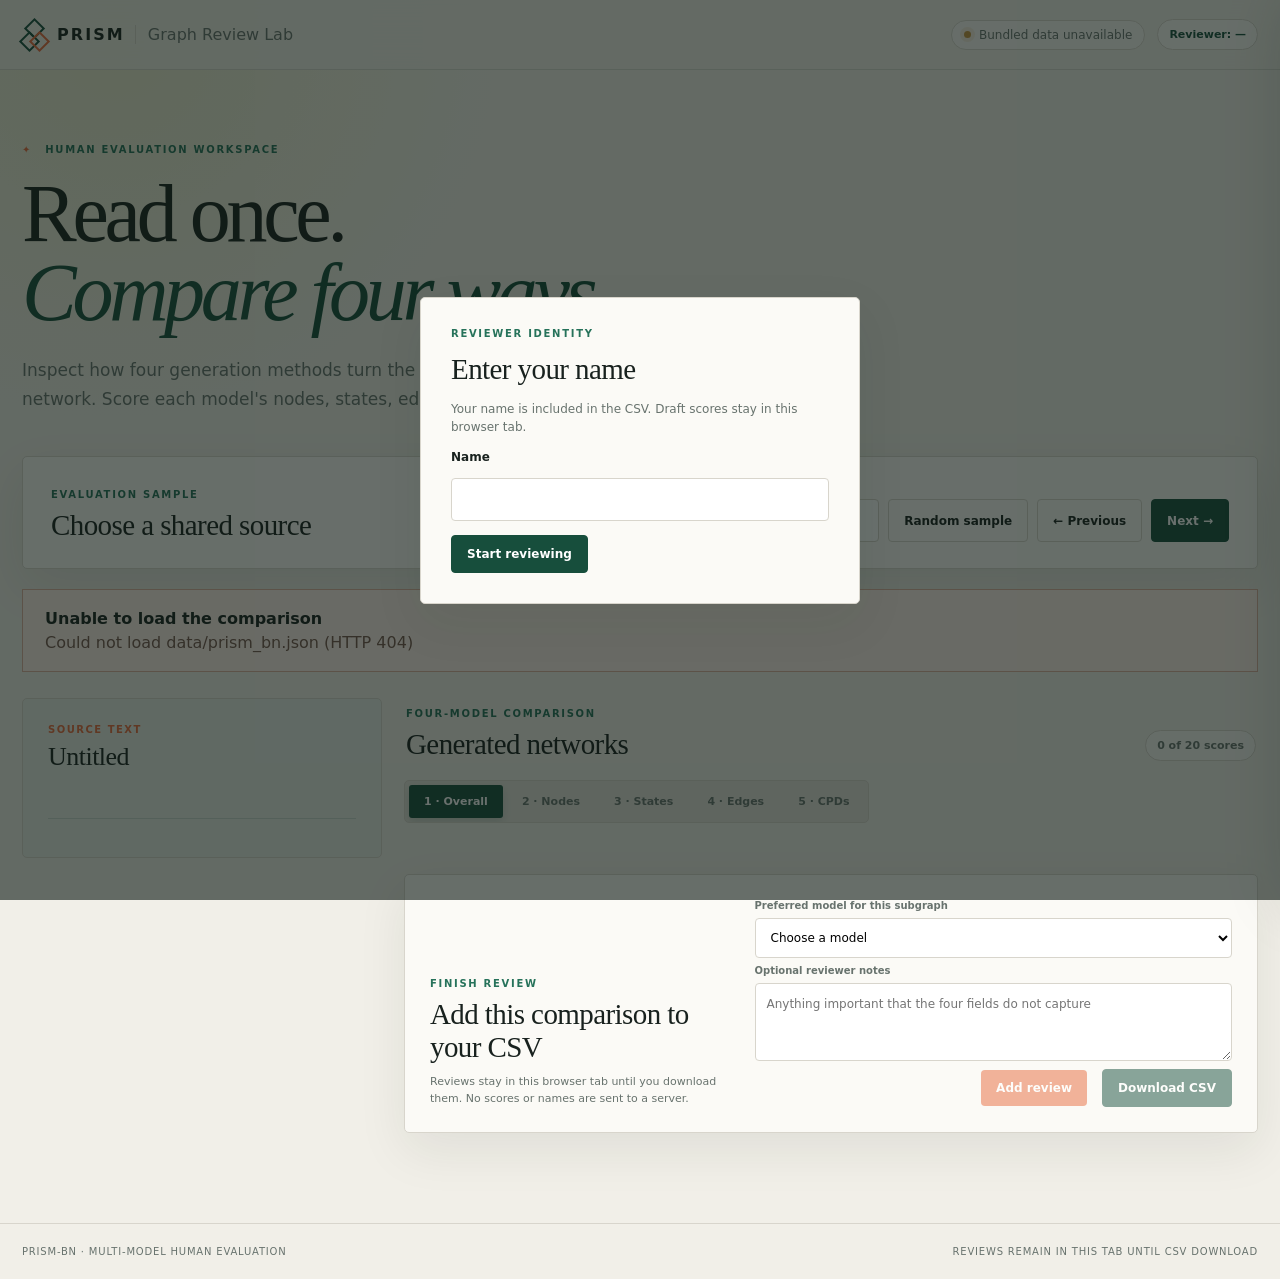
==== index.html @ 38709c6d "Add PRISM-BN subgraph review site" ====
<!doctype html>
<html lang="en">
<head>
  <meta charset="utf-8">
  <meta name="viewport" content="width=device-width, initial-scale=1">
  <meta name="description" content="Human evaluation workspace for comparing Bayesian networks generated by four models.">
  <title>PRISM · Graph Review Lab</title>
  <link rel="stylesheet" href="styles.css">
</head>
<body>
  <header class="topbar">
    <a class="brand" href="#" aria-label="PRISM Graph Review Lab home">
      <span class="brand-mark" aria-hidden="true"><i></i><i></i><i></i></span>
      <span>PRISM</span>
      <span class="brand-sub">Graph Review Lab</span>
    </a>
    <div class="model-pill">
      <span class="status-dot" id="status-dot"></span>
      <span id="model-status">Loading bundled JSON…</span>
    </div>
    <button class="reviewer-button" id="change-reviewer" type="button" aria-label="Change reviewer name">Reviewer: <span id="current-reviewer">—</span></button>
  </header>

  <main>
    <section class="hero">
      <div class="eyebrow"><span>✦</span> Human evaluation workspace</div>
      <h1>Read once.<br><em>Compare four ways.</em></h1>
      <p>Inspect how four generation methods turn the same source text into a Bayesian network. Score each model's nodes, states, edges, CPDs, and overall subgraph.</p>
    </section>

    <section class="picker" aria-labelledby="picker-title">
      <div>
        <span class="section-label">Evaluation sample</span>
        <h2 id="picker-title">Choose a shared source</h2>
      </div>
      <div class="sample-actions">
        <div class="search-wrap">
          <label class="sr-only" for="sample-search">Search by title, domain, or source ID</label>
          <input id="sample-search" type="search" placeholder="Search title, domain, or ID…" autocomplete="off">
          <div id="search-results" class="search-results" hidden></div>
        </div>
        <button class="secondary-button" id="random-button" type="button">Random sample</button>
        <button class="secondary-button" id="previous-button" type="button">← Previous</button>
        <button class="primary-button" id="next-button" type="button">Next →</button>
      </div>
    </section>

    <section class="error-card" id="error-card" hidden role="alert">
      <strong>Unable to load the comparison</strong>
      <p id="error-message"></p>
    </section>

    <section class="review-layout" id="review-layout" hidden>
      <aside class="source-panel" aria-labelledby="source-title">
        <div class="source-kicker">Source text</div>
        <h2 id="source-title">Untitled</h2>
        <div class="source-meta" id="source-meta"></div>
        <div class="source-text" id="source-text" tabindex="0"></div>
        <div class="source-foot">
          <span id="source-position"></span>
          <span id="char-count"></span>
        </div>
      </aside>

      <div class="comparison-workspace">
        <div class="workspace-head">
          <div>
            <span class="section-label">Four-model comparison</span>
            <h2 id="workspace-title">Generated networks</h2>
          </div>
          <div class="completion-pill" id="completion-pill">0 of 20 scores</div>
        </div>

        <nav class="compare-tabs" role="tablist" aria-label="Graph evaluation sections">
          <button class="compare-tab active" type="button" role="tab" aria-selected="true" data-tab="overview">1 · Overall</button>
          <button class="compare-tab" type="button" role="tab" aria-selected="false" data-tab="nodes">2 · Nodes</button>
          <button class="compare-tab" type="button" role="tab" aria-selected="false" data-tab="states">3 · States</button>
          <button class="compare-tab" type="button" role="tab" aria-selected="false" data-tab="edges">4 · Edges</button>
          <button class="compare-tab" type="button" role="tab" aria-selected="false" data-tab="cpds">5 · CPDs</button>
        </nav>

        <div id="tab-intro" class="tab-intro"></div>
        <div id="comparison-grid" class="comparison-grid" role="tabpanel"></div>

        <section class="save-panel" aria-labelledby="save-title">
          <div>
            <span class="section-label">Finish review</span>
            <h2 id="save-title">Add this comparison to your CSV</h2>
            <p>Reviews stay in this browser tab until you download them. No scores or names are sent to a server.</p>
          </div>
          <div class="save-controls">
            <label for="preferred-model">Preferred model for this subgraph</label>
            <select id="preferred-model" required>
              <option value="">Choose a model</option>
              <option value="no_preference">No preference / tie</option>
            </select>
            <label for="review-notes">Optional reviewer notes</label>
            <textarea id="review-notes" maxlength="4000" placeholder="Anything important that the four fields do not capture"></textarea>
            <div class="save-row">
              <span id="save-status" aria-live="polite"></span>
              <button id="save-review" class="save-button" type="button" disabled>Add review</button>
              <button id="download-csv" class="primary-button" type="button" disabled>Download CSV</button>
            </div>
          </div>
        </section>
      </div>
    </section>
  </main>

  <footer>
    <span>PRISM-BN · multi-model human evaluation</span>
    <span>Reviews remain in this tab until CSV download</span>
  </footer>

  <div class="name-overlay" id="name-overlay" hidden>
    <form class="name-dialog" id="name-form">
      <span class="section-label">Reviewer identity</span>
      <h2>Enter your name</h2>
      <p>Your name is included in the CSV. Draft scores stay in this browser tab.</p>
      <label for="reviewer-name">Name</label>
      <input id="reviewer-name" type="text" maxlength="100" autocomplete="name" required>
      <button class="primary-button" type="submit">Start reviewing</button>
    </form>
  </div>

  <aside class="drawer" id="node-drawer" aria-labelledby="drawer-title" aria-hidden="true">
    <button class="drawer-close" id="drawer-close" type="button" aria-label="Close node details">×</button>
    <div class="drawer-option" id="drawer-option">Model</div>
    <h2 id="drawer-title">Node details</h2>
    <div id="drawer-content"></div>
  </aside>
  <div class="scrim" id="scrim" hidden></div>

  <script src="app.js" defer></script>
</body>
</html>
---- styles.css ----
:root {
  --ink: #18211e;
  --muted: #68736e;
  --paper: #f1efe8;
  --surface: #fbfaf6;
  --line: #d8d5cc;
  --green: #174e3c;
  --green-2: #26725a;
  --lime: #cbdc63;
  --orange: #e76b3d;
  --blue: #537ea2;
  --violet: #796b9f;
  --shadow: 0 18px 50px rgba(23, 36, 31, .08);
}

* { box-sizing: border-box; }
html { scroll-behavior: smooth; }
body {
  margin: 0;
  color: var(--ink);
  background:
    radial-gradient(circle at 9% 3%, rgba(203, 220, 99, .2), transparent 24rem),
    var(--paper);
  font-family: Inter, ui-sans-serif, system-ui, -apple-system, BlinkMacSystemFont, "Segoe UI", sans-serif;
}
button, input, textarea { color: inherit; font: inherit; }
button { cursor: pointer; }
.sr-only {
  position: absolute;
  width: 1px;
  height: 1px;
  padding: 0;
  margin: -1px;
  overflow: hidden;
  clip: rect(0, 0, 0, 0);
  white-space: nowrap;
  border: 0;
}

.topbar {
  position: sticky;
  top: 0;
  z-index: 30;
  height: 70px;
  padding: 0 max(22px, calc((100vw - 1500px) / 2));
  display: flex;
  align-items: center;
  border-bottom: 1px solid rgba(24, 33, 30, .12);
  background: rgba(241, 239, 232, .88);
  backdrop-filter: blur(15px);
}
.site-tabs {
  display: flex;
  gap: 8px;
  padding: 10px max(22px, calc((100vw - 1500px) / 2));
  border-bottom: 1px solid var(--line);
  background: var(--surface);
}
.site-tabs[hidden] { display: none; }
.site-tabs a {
  padding: 9px 13px;
  border-radius: 7px;
  color: var(--green);
  font-weight: 700;
  text-decoration: none;
}
.site-tabs a[aria-current="page"] { background: var(--green); color: white; }
.brand {
  display: flex;
  align-items: center;
  gap: 10px;
  color: var(--ink);
  text-decoration: none;
  font-weight: 800;
  letter-spacing: .13em;
}
.brand-mark { position: relative; display: block; width: 25px; height: 28px; }
.brand-mark i {
  position: absolute;
  width: 15px;
  height: 15px;
  border: 2px solid var(--green);
  transform: rotate(45deg);
}
.brand-mark i:nth-child(1) { top: 0; left: 5px; }
.brand-mark i:nth-child(2) { bottom: 0; left: 0; }
.brand-mark i:nth-child(3) { right: 0; bottom: 0; border-color: var(--orange); }
.brand-sub {
  padding-left: 12px;
  border-left: 1px solid var(--line);
  color: var(--muted);
  font-weight: 500;
  letter-spacing: 0;
}
.model-pill {
  margin-left: auto;
  display: flex;
  align-items: center;
  gap: 8px;
  padding: 7px 12px;
  border: 1px solid var(--line);
  border-radius: 999px;
  background: rgba(255, 255, 255, .5);
  color: var(--muted);
  font-size: 12px;
}
.reviewer-button {
  margin-left: 12px;
  padding: 8px 11px;
  border: 1px solid var(--line);
  border-radius: 999px;
  background: var(--surface);
  color: var(--green);
  font-size: 11px;
  font-weight: 700;
}
.status-dot {
  width: 7px;
  height: 7px;
  border-radius: 50%;
  background: #c69440;
  box-shadow: 0 0 0 4px rgba(198, 148, 64, .13);
}
.status-dot.live {
  background: #398969;
  box-shadow: 0 0 0 4px rgba(57, 137, 105, .13);
}

main { max-width: 1500px; margin: 0 auto; padding: 0 22px 90px; }
.hero { max-width: 840px; padding: 74px 0 42px; }
.eyebrow, .section-label {
  color: var(--green-2);
  font-size: 10px;
  font-weight: 800;
  letter-spacing: .17em;
  text-transform: uppercase;
}
.eyebrow span { margin-right: 8px; color: var(--orange); }
h1 {
  margin: 20px 0 24px;
  font-family: Georgia, "Times New Roman", serif;
  font-size: clamp(48px, 6.5vw, 82px);
  font-weight: 500;
  letter-spacing: -.052em;
  line-height: .96;
}
h1 em { color: var(--green); font-weight: 500; }
.hero p {
  max-width: 730px;
  margin: 0;
  color: var(--muted);
  font-size: 17px;
  line-height: 1.7;
}
h2 {
  margin: 7px 0 0;
  font-family: Georgia, "Times New Roman", serif;
  font-size: 29px;
  font-weight: 500;
  letter-spacing: -.02em;
}

.picker {
  display: flex;
  align-items: end;
  justify-content: space-between;
  gap: 24px;
  padding: 26px 28px;
  border: 1px solid var(--line);
  border-radius: 5px;
  background: var(--surface);
  box-shadow: var(--shadow);
}
.sample-actions { display: flex; gap: 9px; }
.search-wrap { position: relative; }
#sample-search {
  width: 310px;
  padding: 11px 13px;
  border: 1px solid var(--line);
  border-radius: 4px;
  outline: 0;
  background: #fff;
}
#sample-search:focus, textarea:focus, input[type="number"]:focus {
  border-color: var(--green-2);
  box-shadow: 0 0 0 3px rgba(38, 114, 90, .11);
}
.search-results {
  position: absolute;
  top: calc(100% + 7px);
  right: 0;
  z-index: 20;
  width: 440px;
  max-height: 340px;
  overflow: auto;
  border: 1px solid var(--line);
  background: #fff;
  box-shadow: var(--shadow);
}
.search-result {
  display: block;
  width: 100%;
  padding: 12px 14px;
  border: 0;
  border-bottom: 1px solid #ece9e1;
  background: #fff;
  text-align: left;
}
.search-result:hover { background: #f3f5e8; }
.search-result strong { display: block; margin-bottom: 3px; font-size: 13px; }
.search-result span {
  color: var(--muted);
  font-size: 10px;
  letter-spacing: .08em;
  text-transform: uppercase;
}
.search-empty { padding: 18px; color: var(--muted); font-size: 12px; }
.secondary-button, .primary-button, .save-button {
  padding: 11px 15px;
  border-radius: 4px;
  font-size: 12px;
  font-weight: 750;
}
.secondary-button { border: 1px solid var(--line); background: transparent; }
.secondary-button:hover { border-color: var(--green); color: var(--green); }
.primary-button { border: 1px solid var(--green); background: var(--green); color: #fff; }
.primary-button:hover { background: #103f30; }
button:disabled { cursor: wait; opacity: .5; }

.error-card {
  margin-top: 20px;
  padding: 19px 22px;
  border: 1px solid #deb09f;
  background: #fff0e9;
}
.error-card p { margin: 5px 0 0; color: #76584d; }

.review-layout {
  display: grid;
  grid-template-columns: minmax(290px, 360px) minmax(0, 1fr);
  gap: 22px;
  align-items: start;
  margin-top: 26px;
}
.source-panel {
  position: sticky;
  top: 92px;
  max-height: calc(100vh - 114px);
  display: flex;
  flex-direction: column;
  padding: 25px;
  border: 1px solid var(--line);
  border-radius: 5px;
  background: #e7ede6;
}
.source-kicker {
  color: var(--orange);
  font-size: 10px;
  font-weight: 850;
  letter-spacing: .15em;
  text-transform: uppercase;
}
.source-panel h2 { font-size: 26px; }
.source-meta {
  margin-top: 8px;
  color: var(--green-2);
  font-size: 11px;
  font-weight: 700;
  letter-spacing: .06em;
  text-transform: uppercase;
}
.source-text {
  margin-top: 20px;
  padding-right: 8px;
  overflow-y: auto;
  color: #35423d;
  font-family: Georgia, "Times New Roman", serif;
  font-size: 15px;
  line-height: 1.75;
  white-space: pre-wrap;
}
.source-text:focus { outline: 2px solid rgba(38, 114, 90, .28); outline-offset: 5px; }
.source-foot {
  display: flex;
  justify-content: space-between;
  gap: 10px;
  margin-top: 18px;
  padding-top: 13px;
  border-top: 1px solid rgba(23, 78, 60, .15);
  color: var(--muted);
  font-size: 10px;
}

.comparison-workspace { min-width: 0; }
.workspace-head {
  display: flex;
  align-items: end;
  justify-content: space-between;
  gap: 20px;
  padding: 4px 2px 19px;
}
.completion-pill {
  padding: 8px 11px;
  border: 1px solid var(--line);
  border-radius: 999px;
  background: rgba(255, 255, 255, .5);
  color: var(--muted);
  font-size: 11px;
  font-weight: 750;
}
.completion-pill.complete { border-color: #8aac9c; background: #e2efe7; color: var(--green); }
.compare-tabs {
  display: flex;
  width: max-content;
  max-width: 100%;
  gap: 4px;
  padding: 4px;
  overflow-x: auto;
  border: 1px solid var(--line);
  border-radius: 5px;
  background: #e6e4dc;
}
.compare-tab {
  padding: 10px 15px;
  border: 0;
  border-radius: 3px;
  background: transparent;
  color: var(--muted);
  font-size: 11px;
  font-weight: 750;
  white-space: nowrap;
}
.compare-tab:hover { background: rgba(255, 255, 255, .6); color: var(--ink); }
.compare-tab.active { background: var(--green); color: #fff; box-shadow: 0 4px 10px rgba(23, 78, 60, .17); }
.tab-intro {
  display: flex;
  align-items: baseline;
  gap: 12px;
  padding: 18px 2px 13px;
}
.tab-intro strong { font-family: Georgia, serif; font-size: 18px; font-weight: 500; }
.tab-intro span { color: var(--muted); font-size: 11px; line-height: 1.5; }

.comparison-grid {
  display: grid;
  grid-template-columns: repeat(2, minmax(0, 1fr));
  gap: 15px;
}
.model-card {
  --accent: var(--orange);
  min-width: 0;
  display: flex;
  flex-direction: column;
  overflow: hidden;
  border: 1px solid var(--line);
  border-top: 3px solid var(--accent);
  border-radius: 5px;
  background: var(--surface);
  box-shadow: 0 7px 24px rgba(23, 36, 31, .05);
}
.model-2 { --accent: var(--blue); }
.model-3 { --accent: var(--green-2); }
.model-4 { --accent: var(--violet); }
.model-card-head {
  display: flex;
  align-items: flex-start;
  gap: 10px;
  min-height: 72px;
  padding: 15px 17px;
  border-bottom: 1px solid var(--line);
}
.model-number { color: var(--accent); font-family: Georgia, serif; font-size: 15px; }
.model-card-head h3 { margin: 0; font-family: Georgia, serif; font-size: 18px; font-weight: 500; line-height: 1.25; }
.prediction-id {
  display: block;
  max-width: 330px;
  margin-top: 4px;
  overflow: hidden;
  color: var(--muted);
  font-size: 9px;
  letter-spacing: .05em;
  text-overflow: ellipsis;
  white-space: nowrap;
}
.section-total {
  flex: 0 0 auto;
  margin-left: auto;
  padding: 5px 7px;
  border-radius: 3px;
  background: #eceae3;
  color: var(--muted);
  font-size: 9px;
  font-weight: 750;
  text-transform: uppercase;
}
.model-card-body {
  min-height: 0;
  flex: 1;
  padding: 16px;
  overflow: auto;
}
.tab-nodes .model-card-body,
.tab-states .model-card-body,
.tab-edges .model-card-body,
.tab-cpds .model-card-body { max-height: 540px; }

.graph-stats { display: grid; grid-template-columns: repeat(4, 1fr); gap: 5px; margin-bottom: 11px; }
.graph-stats span {
  padding: 7px 4px;
  border-radius: 3px;
  background: #eceae3;
  color: var(--muted);
  font-size: 9px;
  text-align: center;
  text-transform: uppercase;
}
.graph-stats strong { display: block; color: var(--ink); font-family: Georgia, serif; font-size: 17px; font-weight: 500; }
.network-canvas {
  height: 360px;
  overflow: auto;
  border: 1px solid #e1ded5;
  background-color: #f6f5f0;
  background-image: radial-gradient(#d4d4cc .8px, transparent .8px);
  background-size: 18px 18px;
}
.network-canvas svg { display: block; min-width: 100%; }
.network-node { cursor: pointer; }
.network-node rect {
  fill: #fff;
  stroke: #929b97;
  stroke-width: 1.2;
  filter: drop-shadow(0 3px 5px rgba(20, 38, 31, .08));
  transition: fill .15s, stroke .15s;
}
.network-node:hover rect, .network-node:focus rect { fill: #f3f6df; stroke: var(--accent); stroke-width: 2; }
.network-node text.node-title { fill: var(--ink); font: 600 12px Inter, sans-serif; }
.network-node text.node-state { fill: #75807b; font: 10px Inter, sans-serif; }
.network-node circle { fill: var(--accent); }
.edge-path { fill: none; stroke: #78817d; stroke-width: 1.4; opacity: .8; }

.inventory-list {
  margin: 0;
  padding: 0;
  display: grid;
  gap: 7px;
  list-style: none;
  counter-reset: item;
}
.inventory-list li {
  counter-increment: item;
  display: flex;
  align-items: center;
  gap: 9px;
  padding: 10px 11px;
  border: 1px solid #e3e0d7;
  background: #fff;
  font-size: 11px;
}
.inventory-list li::before {
  content: counter(item, decimal-leading-zero);
  color: var(--accent);
  font-family: Georgia, serif;
  font-size: 11px;
}
.inventory-list li strong { overflow-wrap: anywhere; }
.inventory-list li > span { margin-left: auto; color: var(--muted); font-size: 9px; white-space: nowrap; }
.edge-list li strong { display: flex; align-items: center; gap: 7px; }
.edge-list li strong span { color: var(--accent); font-size: 15px; }
.state-stack { display: grid; gap: 9px; }
.state-block { padding: 12px; border: 1px solid #e3e0d7; background: #fff; }
.state-block h4 { margin: 0 0 9px; font-family: Georgia, serif; font-size: 14px; font-weight: 500; }
.state-list { display: flex; flex-wrap: wrap; gap: 6px; }
.state-list > span {
  padding: 6px 8px;
  border: 1px solid #d7ded9;
  border-radius: 3px;
  background: #eaf0eb;
  font-size: 10px;
}
.empty-message { padding: 17px; background: #eeece5; color: var(--muted); font-size: 11px; line-height: 1.6; }

.cpd-block { margin: 0 0 12px; padding: 12px; border: 1px solid #e2dfd6; background: #fff; }
.cpd-block h4 { margin: 0 0 9px; font-family: Georgia, serif; font-size: 14px; font-weight: 500; }
.cpd-block h4 span { padding: 0 6px; color: var(--accent); }
.cpd-scroll { overflow-x: auto; }
.cpd-table { width: 100%; border-collapse: collapse; background: #fff; font-size: 9px; font-variant-numeric: tabular-nums; }
.cpd-table th, .cpd-table td { padding: 7px; border: 1px solid var(--line); text-align: right; }
.cpd-table thead th { background: #edf0ea; color: var(--green); }
.cpd-table th:first-child { max-width: 125px; overflow-wrap: anywhere; text-align: left; }

.evaluation-control { padding: 15px 16px; border-top: 1px solid var(--line); background: #eceae3; }
.match-label { display: grid; grid-template-columns: 1fr auto; align-items: center; gap: 2px 12px; font-size: 12px; font-weight: 750; }
.match-label small { grid-column: 1; color: var(--muted); font-size: 9px; font-weight: 500; }
.match-label input {
  grid-column: 2;
  grid-row: 1 / 3;
  width: 90px;
  padding: 10px;
  border: 1px solid var(--line);
  border-radius: 4px;
  outline: 0;
  background: #fff;
  font-size: 16px;
  font-variant-numeric: tabular-nums;
}
.control-label { display: block; margin-bottom: 9px; font-size: 11px; font-weight: 750; }
.judgment-choices { display: grid; grid-template-columns: repeat(4, 1fr); gap: 5px; }
.judgment-choices label { cursor: pointer; }
.judgment-choices input { position: absolute; opacity: 0; pointer-events: none; }
.judgment-choices span {
  display: block;
  padding: 8px 3px;
  border: 1px solid var(--line);
  border-radius: 3px;
  background: #fff;
  font-size: 10px;
  font-weight: 700;
  text-align: center;
}
.judgment-choices input:checked + span { border-color: var(--accent); background: var(--accent); color: #fff; }
.judgment-choices input:focus-visible + span { box-shadow: 0 0 0 3px rgba(38, 114, 90, .14); }

.save-panel {
  display: grid;
  grid-template-columns: .75fr 1.25fr;
  gap: 38px;
  align-items: end;
  margin-top: 20px;
  padding: 25px;
  border: 1px solid var(--line);
  border-radius: 5px;
  background: var(--surface);
  box-shadow: var(--shadow);
}
.save-panel p { margin: 9px 0 0; color: var(--muted); font-size: 11px; line-height: 1.55; }
.save-controls { display: grid; gap: 7px; }
.save-controls label { color: var(--muted); font-size: 10px; font-weight: 700; }
#preferred-model {
  width: 100%;
  padding: 11px;
  border: 1px solid var(--line);
  border-radius: 4px;
  background: #fff;
  font: inherit;
  font-size: 12px;
}
#review-notes {
  width: 100%;
  min-height: 78px;
  padding: 11px;
  resize: vertical;
  border: 1px solid var(--line);
  border-radius: 4px;
  outline: 0;
  background: #fff;
  font-size: 12px;
  line-height: 1.5;
}
.save-row { display: flex; flex-wrap: wrap; align-items: center; justify-content: flex-end; gap: 15px; min-height: 39px; }
#save-status { flex: 1; color: var(--green-2); font-size: 10px; text-align: right; }
.save-button { border: 0; background: var(--orange); color: #fff; }
.save-button:hover:not(:disabled) { background: #ce552b; }
.save-button:disabled { cursor: default; }

footer {
  max-width: 1500px;
  margin: 0 auto;
  padding: 22px;
  display: flex;
  justify-content: space-between;
  border-top: 1px solid var(--line);
  color: var(--muted);
  font-size: 10px;
  letter-spacing: .08em;
  text-transform: uppercase;
}
.drawer {
  position: fixed;
  top: 0;
  right: 0;
  z-index: 50;
  width: min(560px, 94vw);
  height: 100vh;
  padding: 41px 32px;
  overflow: auto;
  background: var(--surface);
  box-shadow: -20px 0 60px rgba(18, 32, 26, .18);
  transform: translateX(105%);
  transition: transform .24s ease;
}
.drawer.open { transform: translateX(0); }
.drawer-close {
  position: absolute;
  top: 17px;
  right: 19px;
  width: 34px;
  height: 34px;
  border: 1px solid var(--line);
  border-radius: 50%;
  background: transparent;
  font-size: 21px;
}
.drawer-option { color: var(--orange); font-size: 9px; font-weight: 850; letter-spacing: .13em; text-transform: uppercase; }
.drawer h2 { padding: 0 45px 20px 0; border-bottom: 1px solid var(--line); overflow-wrap: anywhere; }
.details-label { margin: 23px 0 9px; color: var(--green-2); font-size: 9px; font-weight: 850; letter-spacing: .13em; text-transform: uppercase; }
.drawer .cpd-block { margin-top: 12px; }
.scrim { position: fixed; inset: 0; z-index: 40; background: rgba(13, 25, 20, .35); backdrop-filter: blur(2px); }
.name-overlay {
  position: fixed;
  inset: 0;
  z-index: 80;
  display: grid;
  place-items: center;
  padding: 20px;
  background: rgba(13, 25, 20, .62);
}
.name-overlay[hidden] { display: none; }
.name-dialog {
  width: min(440px, 100%);
  display: grid;
  gap: 14px;
  padding: 30px;
  border: 1px solid var(--line);
  border-radius: 5px;
  background: var(--surface);
  box-shadow: var(--shadow);
}
.name-dialog h2 { margin: 0; }
.name-dialog p { margin: 0; color: var(--muted); font-size: 12px; line-height: 1.5; }
.name-dialog label { font-size: 12px; font-weight: 700; }
.name-dialog input {
  width: 100%;
  padding: 11px;
  border: 1px solid var(--line);
  border-radius: 4px;
  background: #fff;
}
.name-dialog button { justify-self: start; }

@media (max-width: 1080px) {
  .review-layout { grid-template-columns: 1fr; }
  .source-panel { position: relative; top: auto; max-height: none; }
  .source-text { max-height: 360px; }
}

@media (max-width: 760px) {
  .topbar { padding: 0 15px; }
  .model-pill { display: none; }
  .brand-sub { display: none; }
  main { padding: 0 14px 60px; }
  .hero { padding: 52px 0 34px; }
  h1 { font-size: clamp(45px, 14vw, 65px); }
  .picker, .workspace-head { align-items: flex-start; flex-direction: column; }
  .sample-actions { width: 100%; flex-wrap: wrap; }
  .search-wrap, #sample-search { width: 100%; }
  .search-results { right: auto; left: 0; width: 100%; }
  .comparison-grid { grid-template-columns: 1fr; }
  .tab-intro { align-items: flex-start; flex-direction: column; gap: 5px; }
  .save-panel { grid-template-columns: 1fr; gap: 22px; }
  footer { flex-direction: column; gap: 7px; }
}
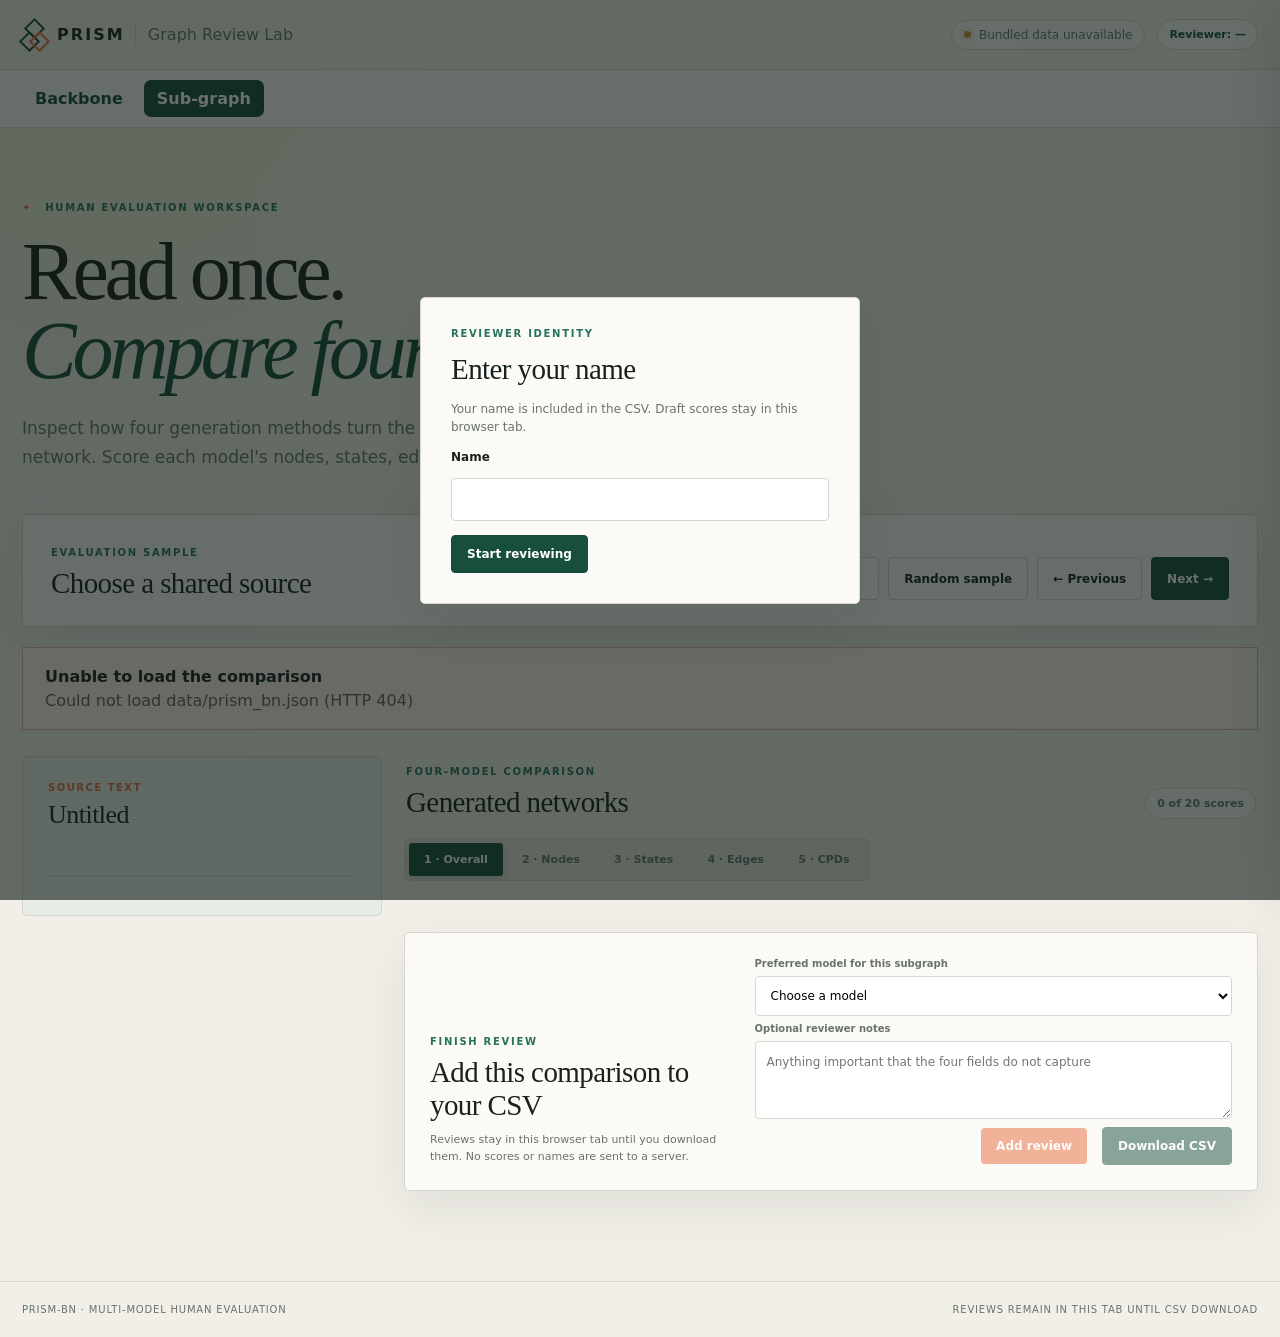
==== commit 5bad0900: "Add backbone review page" ====
--- a/index.html
+++ b/index.html
@@ -20,6 +20,11 @@
     </div>
     <button class="reviewer-button" id="change-reviewer" type="button" aria-label="Change reviewer name">Reviewer: <span id="current-reviewer">—</span></button>
   </header>
+
+  <nav class="site-tabs" aria-label="Review type">
+    <a href="backbone/">Backbone</a>
+    <a href="./" aria-current="page">Sub-graph</a>
+  </nav>
 
   <main>
     <section class="hero">
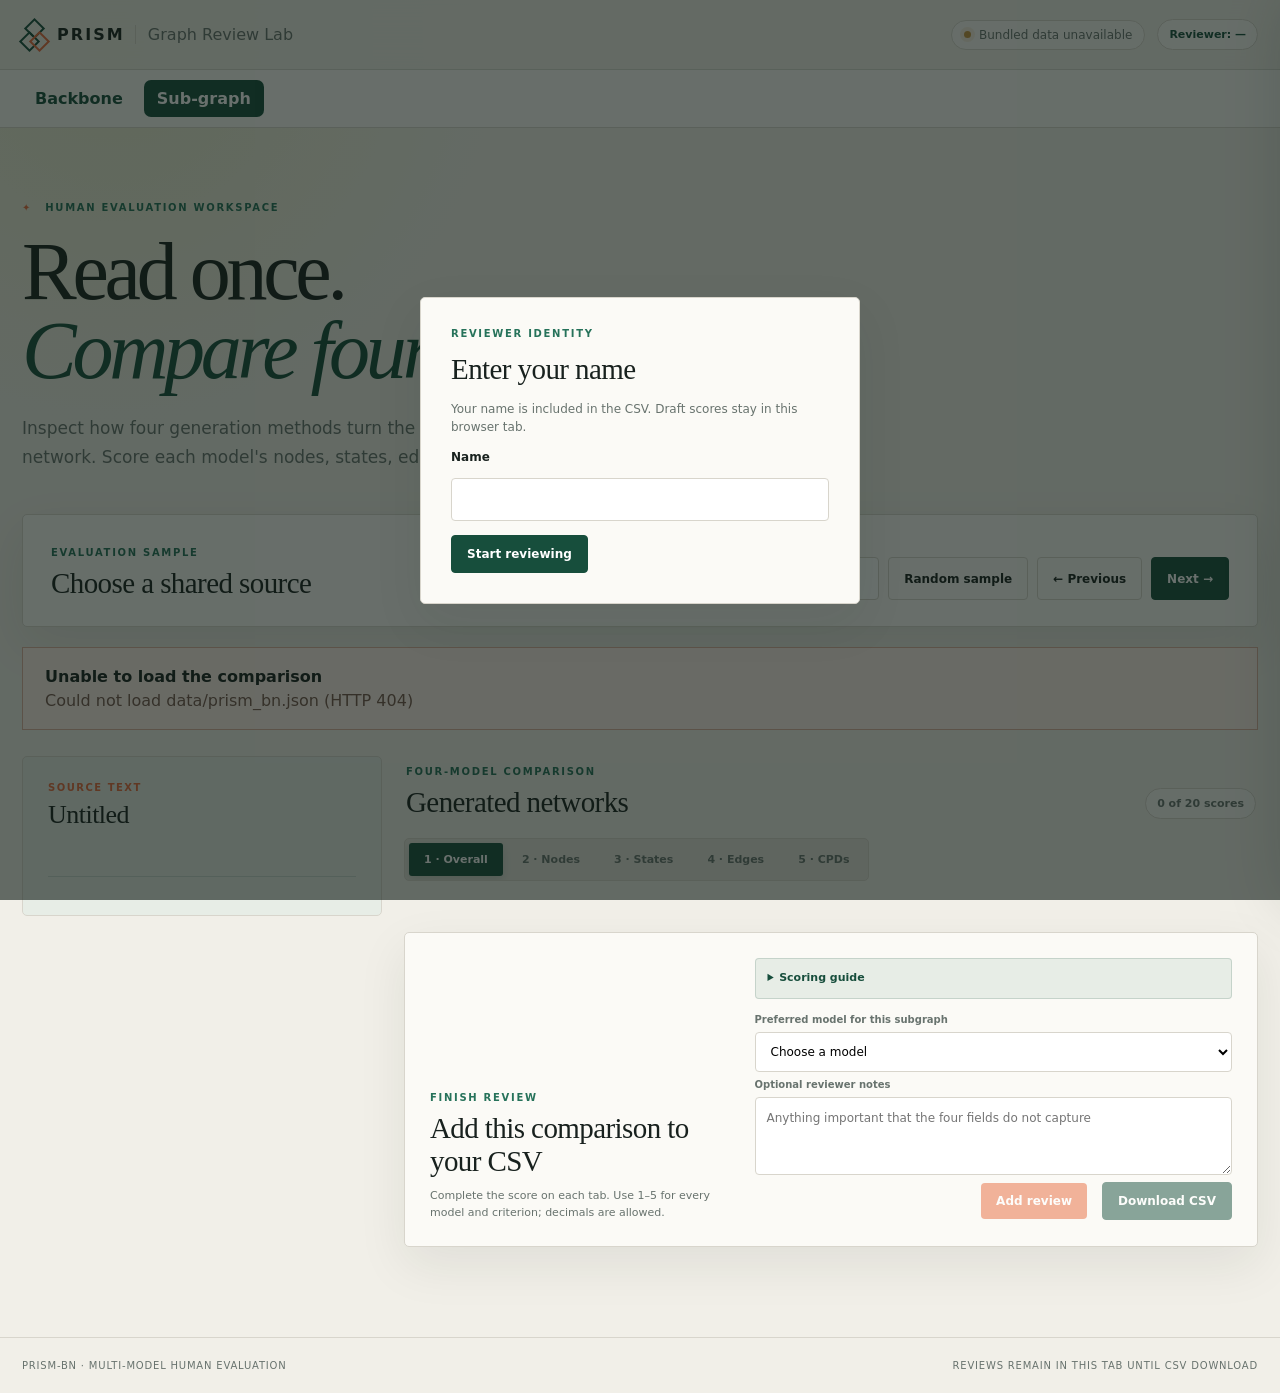
==== commit 5cbe5f53: "Align backbone and subgraph review interfaces" ====
--- a/index.html
+++ b/index.html
@@ -91,9 +91,18 @@
           <div>
             <span class="section-label">Finish review</span>
             <h2 id="save-title">Add this comparison to your CSV</h2>
-            <p>Reviews stay in this browser tab until you download them. No scores or names are sent to a server.</p>
+            <p>Complete the score on each tab. Use 1–5 for every model and criterion; decimals are allowed.</p>
           </div>
           <div class="save-controls">
+            <details class="subgraph-scoring-guide">
+              <summary>Scoring guide</summary>
+              <p><strong>Overall:</strong> how accurate is the complete generated subgraph for the source text?</p>
+              <p><strong>Nodes:</strong> are the relevant concepts present, without important omissions or unsupported additions?</p>
+              <p><strong>States:</strong> are the values and alternatives attached to the correct nodes?</p>
+              <p><strong>Edges:</strong> are parent → child directions and relationships correct?</p>
+              <p><strong>CPDs:</strong> do the conditional probability tables make sense given the source text and the displayed states?</p>
+              <p class="guide-scale"><strong>Scale:</strong> 1 = poor or mostly incorrect · 3 = mixed or partly correct · 5 = highly accurate. Use decimals when a score falls between these descriptions.</p>
+            </details>
             <label for="preferred-model">Preferred model for this subgraph</label>
             <select id="preferred-model" required>
               <option value="">Choose a model</option>
--- a/styles.css
+++ b/styles.css
@@ -535,6 +535,10 @@
 .save-panel p { margin: 9px 0 0; color: var(--muted); font-size: 11px; line-height: 1.55; }
 .save-controls { display: grid; gap: 7px; }
 .save-controls label { color: var(--muted); font-size: 10px; font-weight: 700; }
+.subgraph-scoring-guide { margin-bottom: 8px; padding: 11px 12px; border: 1px solid rgba(23, 78, 60, .16); border-radius: 4px; background: #e7ede6; color: #4c5b54; font-size: 10px; line-height: 1.5; }
+.subgraph-scoring-guide summary { cursor: pointer; color: var(--green); font-size: 11px; font-weight: 800; }
+.subgraph-scoring-guide p { margin: 7px 0 0; }
+.subgraph-scoring-guide .guide-scale { padding-top: 7px; border-top: 1px solid rgba(23, 78, 60, .14); }
 #preferred-model {
   width: 100%;
   padding: 11px;
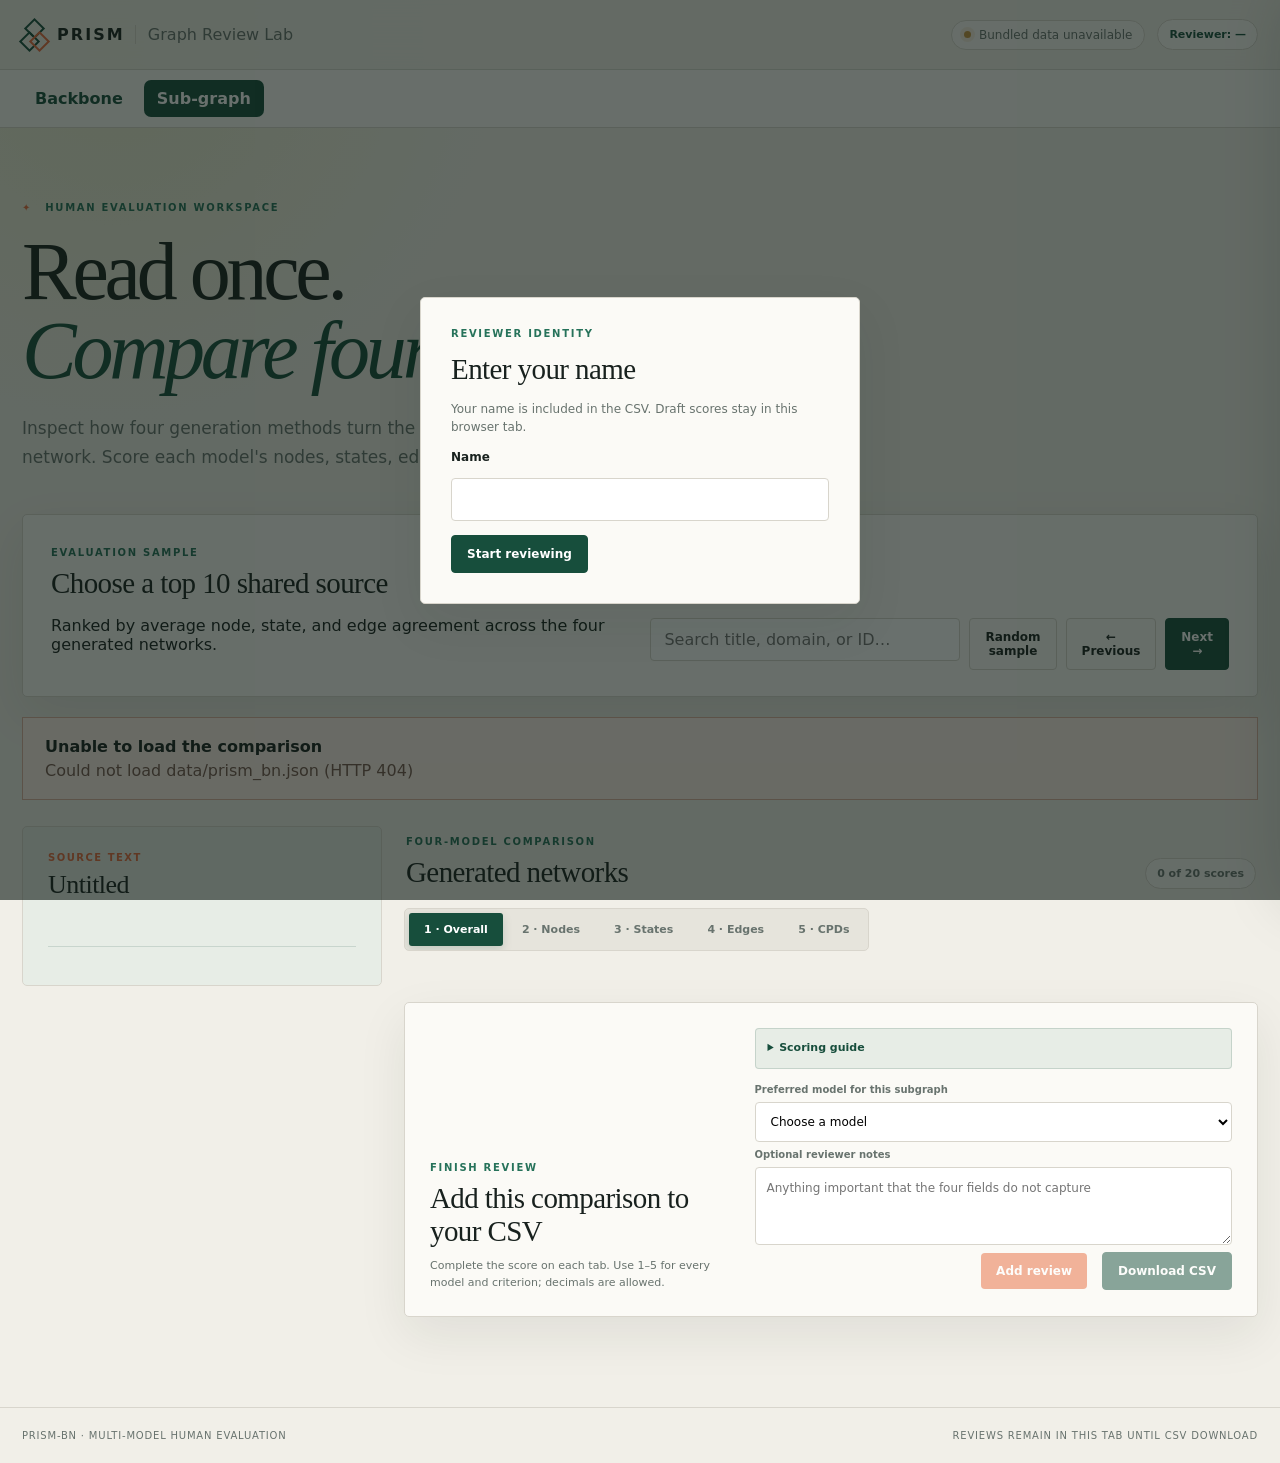
==== commit 123c6051: "Show top 10 backbone and subgraph cases" ====
--- a/index.html
+++ b/index.html
@@ -36,7 +36,8 @@
     <section class="picker" aria-labelledby="picker-title">
       <div>
         <span class="section-label">Evaluation sample</span>
-        <h2 id="picker-title">Choose a shared source</h2>
+        <h2 id="picker-title">Choose a top 10 shared source</h2>
+        <p>Ranked by average node, state, and edge agreement across the four generated networks.</p>
       </div>
       <div class="sample-actions">
         <div class="search-wrap">
